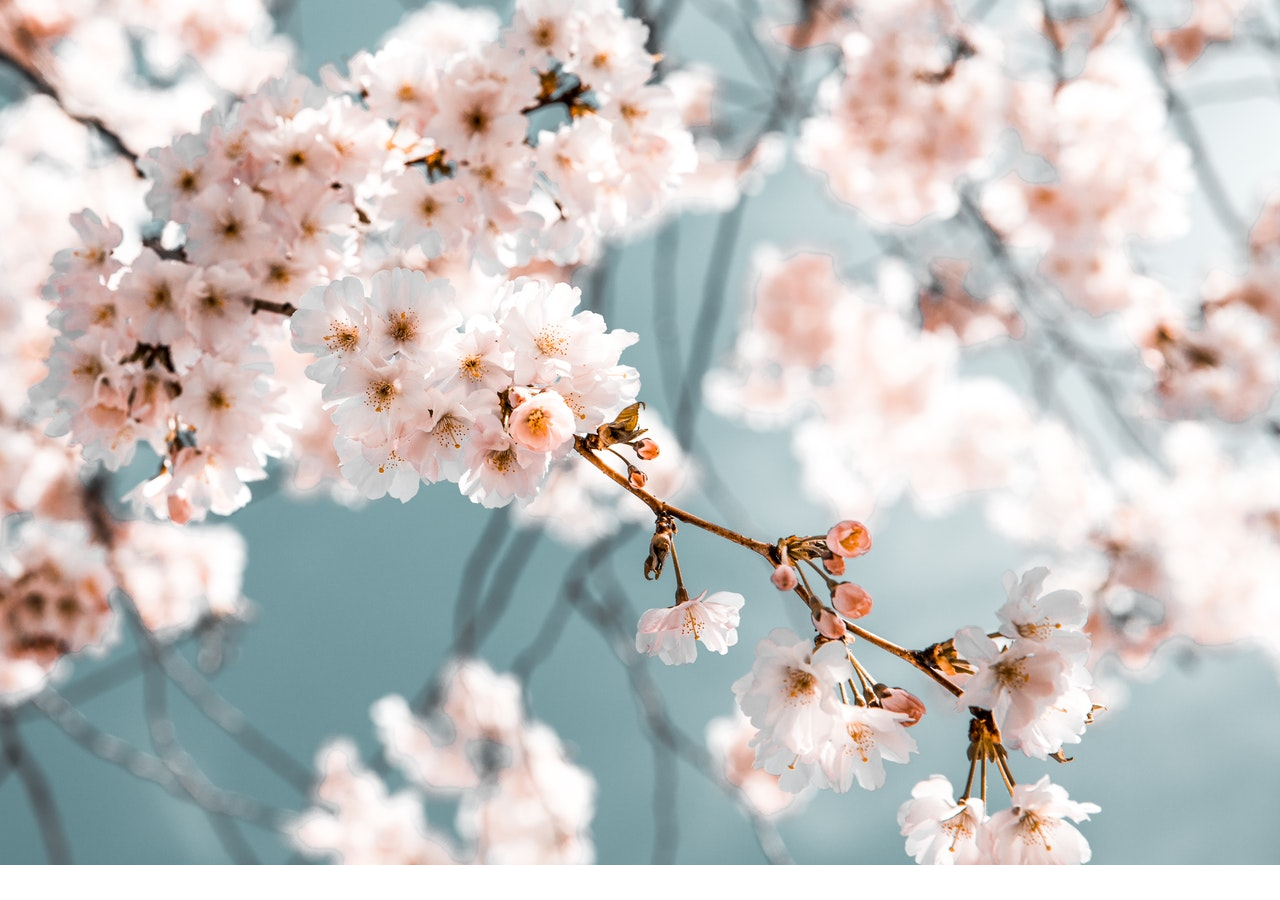
==== index.html @ 11a51ad5 "added background image" ====
<!DOCTYPE html>
<html>

    <head>
        <meta charset="utf-8">
        <title>Jane's Floral Boutique</title>
        <meta name="author" content="Jane's Floral Boutique">
        <meta name="description" content="Jane's Floral Boutique">
        <meta name="viewport" content="width=device-width, itital-scale=1">
        <link rel="stylesheet" href="main.css">
    </head>

    <body>
        
    </body>

</html>
---- main.css ----
body {
    background-image: url(images/background.jpg);
    background-repeat: no-repeat;
    background-size: 100% auto;
}
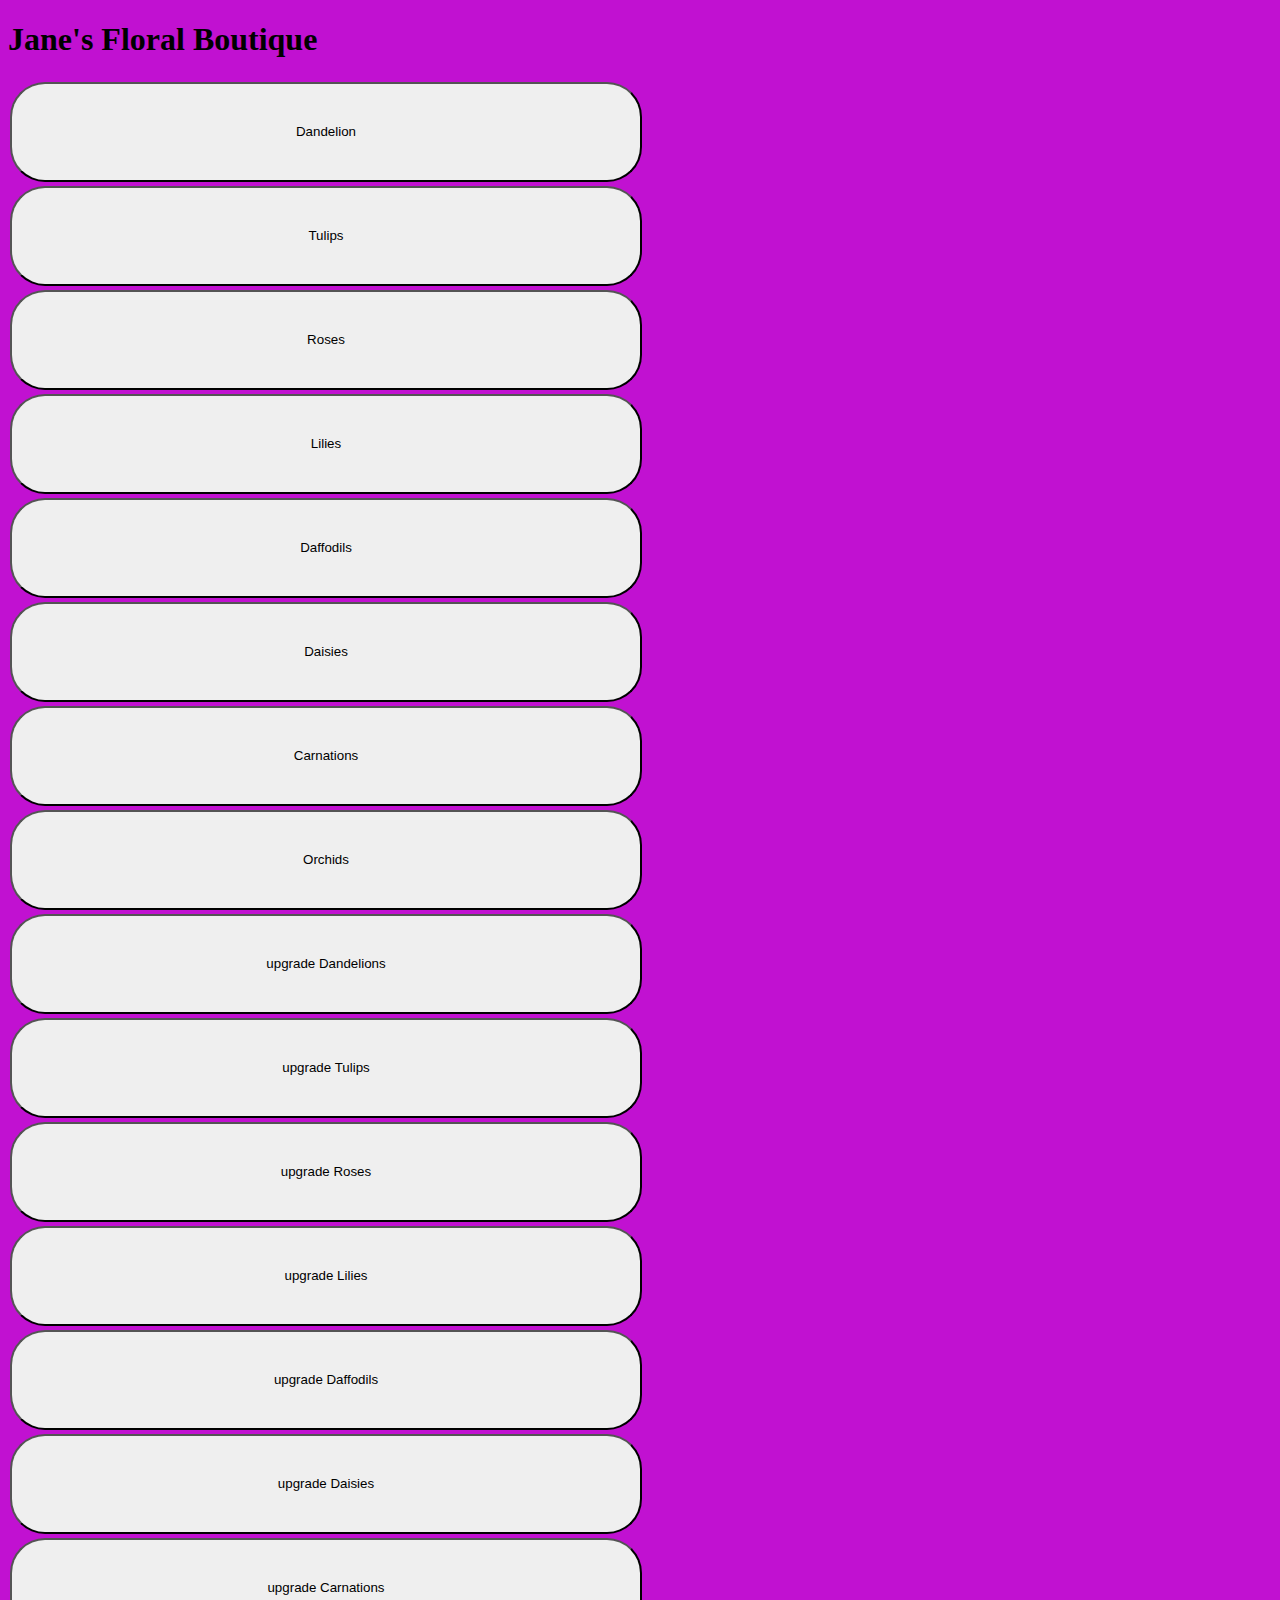
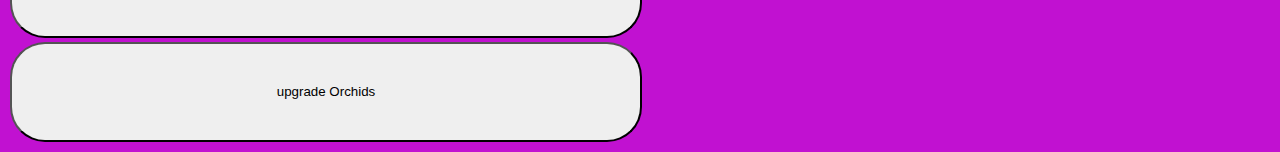
==== commit 345ea670: "adding media queries" ====
--- a/index.html
+++ b/index.html
@@ -7,10 +7,35 @@
         <meta name="author" content="Jane's Floral Boutique">
         <meta name="description" content="Jane's Floral Boutique">
         <meta name="viewport" content="width=device-width, itital-scale=1">
-        <link rel="stylesheet" href="main.css">
+        <link rel="stylesheet" href="small.css">
+        <link rel="stylesheet" href="medium.css">
+        <link rel="stylesheet" href="large.css">
     </head>
 
     <body>
+        <Header>
+            <h1>Jane's Floral Boutique</h1>
+            <div id="flowers" class="game">
+                <button id="b1" class="button">Dandelion</button>
+                <button id="b2" class="button">Tulips</button>
+                <button id="b3" class="button">Roses</button>
+                <button id="b4" class="button">Lilies</button>
+                <button id="b5" class="button">Daffodils</button>
+                <button id="b6" class="button">Daisies</button>
+                <button id="b7" class="button">Carnations</button>
+                <button id="b8" class="button">Orchids</button>
+            </div>
+            <div id="upgrades" class="game">
+                <button id="b1" class="button">upgrade Dandelions</button>
+                <button id="b2" class="button">upgrade Tulips</button>
+                <button id="b3" class="button">upgrade Roses</button>
+                <button id="b4" class="button">upgrade Lilies</button>
+                <button id="b5" class="button">upgrade Daffodils</button>
+                <button id="b6" class="button">upgrade Daisies</button>
+                <button id="b7" class="button">upgrade Carnations</button>
+                <button id="b8" class="button">upgrade Orchids</button>
+            </div>
+        </Header>
         
     </body>
 
--- a/small.css
+++ b/small.css
@@ -0,0 +1,16 @@
+body {
+    background-color: rgb(193, 17, 209);
+}
+
+.game {
+    display: grid;
+}
+
+.button {
+    box-sizing: border-box;
+    margin: 2px;
+    padding: 2px;
+    width: 50%;
+    height: 100px;
+    border-radius: 35px;
+}--- a/medium.css
+++ b/medium.css
@@ -0,0 +1,18 @@
+@media only screen and (min-width: 768px) {
+
+
+
+
+
+
+
+
+
+
+
+
+
+
+
+
+} /*end of media query*/--- a/large.css
+++ b/large.css
@@ -0,0 +1,18 @@
+@media only screen and (min-width: 1024px) {
+
+
+
+
+
+
+
+
+
+
+
+
+
+
+
+
+} /*end of media query*/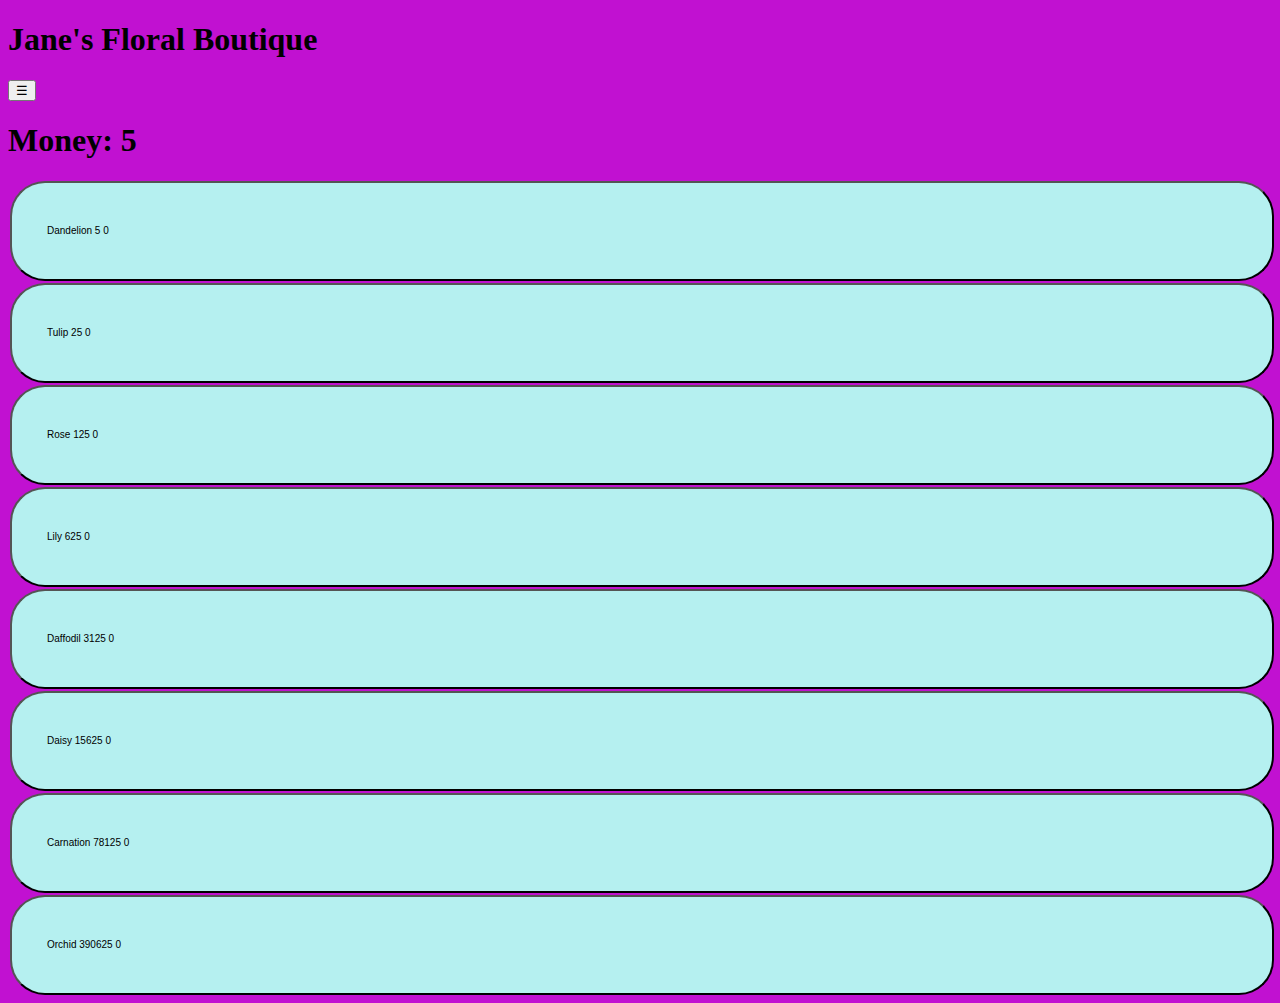
==== commit 1117f150: "added javascript for main game" ====
--- a/index.html
+++ b/index.html
@@ -6,37 +6,49 @@
         <title>Jane's Floral Boutique</title>
         <meta name="author" content="Jane's Floral Boutique">
         <meta name="description" content="Jane's Floral Boutique">
-        <meta name="viewport" content="width=device-width, itital-scale=1">
+        <meta name="viewport" content="width=device-width, inital-scale=1">
         <link rel="stylesheet" href="small.css">
         <link rel="stylesheet" href="medium.css">
         <link rel="stylesheet" href="large.css">
+        <link rel="stylesheet" href="https://cdnjs.cloudflare.com/ajax/libs/font-awesome/4.7.0/css/font-awesome.min.css">
     </head>
 
     <body>
-        <Header>
-            <h1>Jane's Floral Boutique</h1>
-            <div id="flowers" class="game">
-                <button id="b1" class="button">Dandelion</button>
-                <button id="b2" class="button">Tulips</button>
-                <button id="b3" class="button">Roses</button>
-                <button id="b4" class="button">Lilies</button>
-                <button id="b5" class="button">Daffodils</button>
-                <button id="b6" class="button">Daisies</button>
-                <button id="b7" class="button">Carnations</button>
-                <button id="b8" class="button">Orchids</button>
+        <header>
+            <h1>
+                <h1>Jane's Floral Boutique</h1>
+            </h1>
+        </header>
+
+        <nav class="clearfix">
+            <button id="hamburgerBtn">&#9776;</button>
+            <ul  id="primaryNav">
+                <li><a href="upgrades.html">Upgrades</a></li>
+            </ul>
+        </nav>
+
+        <main>
+
+            <h1>Money: <span id="money">5</span></h1>
+            <div class="small medium large">
+                <button class="button b1" onclick="buyDandelion()">Dandelion <span id="dandelionCost">5 </span>
+                    <span id="dandelion">0</span></button>
+                <button class="button b1" onclick="buyTulip()">Tulip <span id="tulipCost">25 </span>
+                    <span id="tulip">0</span></button>
+                <button class="button b1" onclick="buyRose()">Rose <span id="roseCost">125 </span>
+                    <span id="rose">0</span></button>
+                <button class="button b1" onclick="buyLily()">Lily <span id="lilyCost">625 </span>
+                    <span id="lily">0</span></button>
+                <button class="button b1" onclick="buyDaffodil()">Daffodil <span id="daffodilCost">3125 </span>
+                    <span id="daffodil">0</span></button>
+                <button class="button b1" onclick="buyDaisy()">Daisy <span id="daisyCost">15625 </span>
+                    <span id="daisy">0</span></button>
+                <button class="button b1" onclick="buyCarnation()">Carnation <span id="carnationCost">78125 </span>
+                    <span id="carnation">0</span></button>
+                <button class="button b1" onclick="buyOrchid()">Orchid <span id="orchidCost">390625 </span>
+                    <span id="orchid">0</span></button>
             </div>
-            <div id="upgrades" class="game">
-                <button id="b1" class="button">upgrade Dandelions</button>
-                <button id="b2" class="button">upgrade Tulips</button>
-                <button id="b3" class="button">upgrade Roses</button>
-                <button id="b4" class="button">upgrade Lilies</button>
-                <button id="b5" class="button">upgrade Daffodils</button>
-                <button id="b6" class="button">upgrade Daisies</button>
-                <button id="b7" class="button">upgrade Carnations</button>
-                <button id="b8" class="button">upgrade Orchids</button>
-            </div>
-        </Header>
-        
+        </main>
+        <script src="main.js"></script> 
     </body>
-
 </html>--- a/small.css
+++ b/small.css
@@ -2,15 +2,33 @@
     background-color: rgb(193, 17, 209);
 }
 
-.game {
-    display: grid;
+.button {
+    display: block;
+    box-sizing: border-box;
+    margin: 2px;
+    padding: 35px;
+    width: 100%;
+    height: 100px;
+    border-radius: 35px;
+    text-align: left;
+    background-color: rgb(181, 240, 240);
+    font-size: 10px;
 }
 
-.button {
-    box-sizing: border-box;
-    margin: 2px;
-    padding: 2px;
-    width: 50%;
-    height: 100px;
-    border-radius: 35px;
-}+/*button#hamburgerBtn {
+
+} --styling for hamburgerbtn*/
+
+nav ul.open {
+    display: block;
+}
+
+nav ul {
+    display:none
+}
+
+.clearfix:after {
+    content: "";
+    display: table;
+    clear: both;
+  }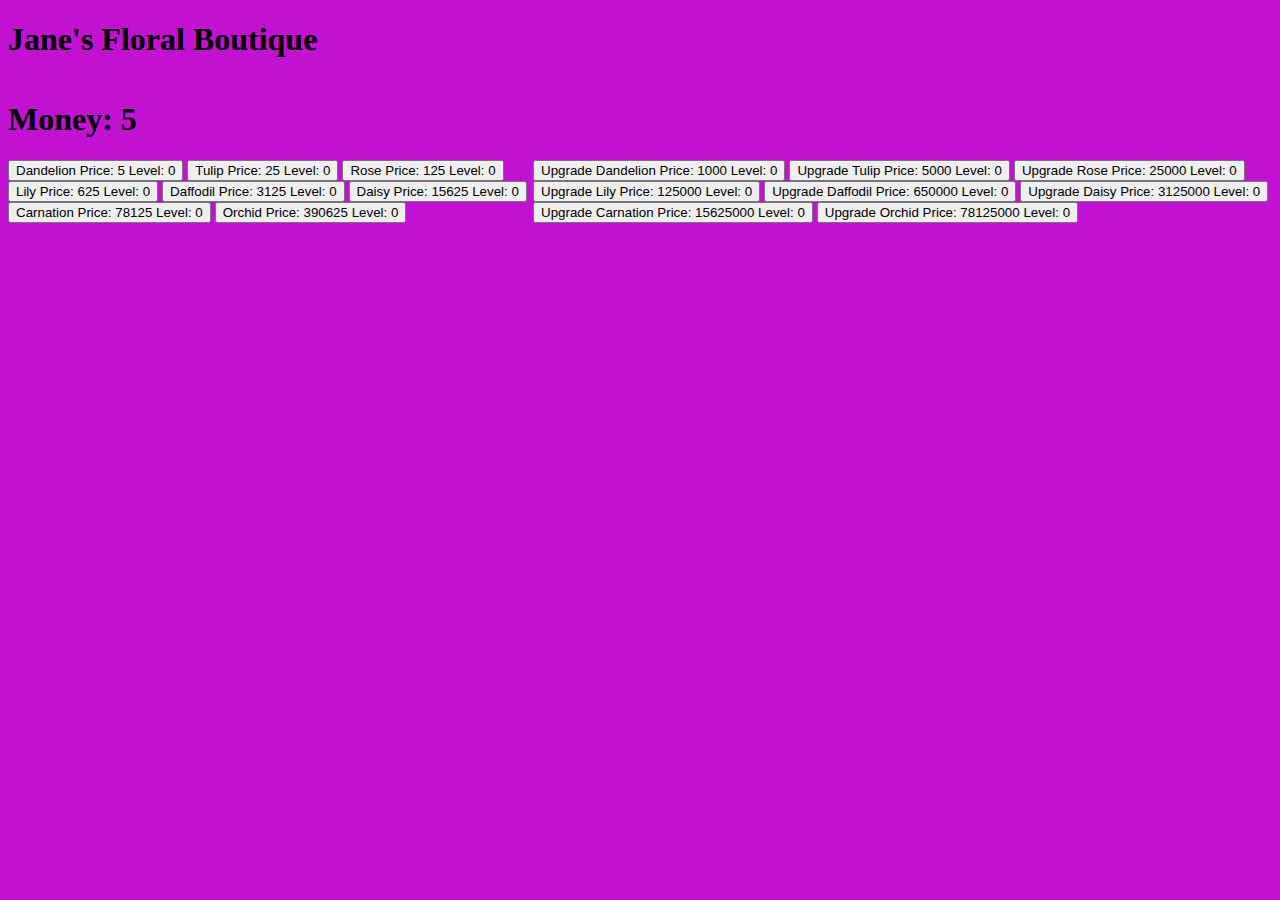
==== commit 0a9f9293: "added javascript for upgrades" ====
--- a/index.html
+++ b/index.html
@@ -20,33 +20,47 @@
             </h1>
         </header>
 
-        <nav class="clearfix">
-            <button id="hamburgerBtn">&#9776;</button>
-            <ul  id="primaryNav">
-                <li><a href="upgrades.html">Upgrades</a></li>
-            </ul>
-        </nav>
+        <aside>
+            <h1>Money: <span id="money">5</span></h1>
+        </aside>
 
         <main>
+            <div>
+                <button onclick="buyDandelion()">Dandelion <span id="dandelionCost">Price: 5 </span>
+                    <span id="dandelion">Level: 0</span></button>
+                <button onclick="buyTulip()">Tulip <span id="tulipCost">Price: 25 </span>
+                    <span id="tulip">Level: 0</span></button>
+                <button onclick="buyRose()">Rose <span id="roseCost">Price: 125 </span>
+                    <span id="rose">Level: 0</span></button>
+                <button onclick="buyLily()">Lily <span id="lilyCost">Price: 625 </span>
+                    <span id="lily">Level: 0</span></button>
+                <button onclick="buyDaffodil()">Daffodil <span id="daffodilCost">Price: 3125 </span>
+                    <span id="daffodil">Level: 0</span></button>
+                <button onclick="buyDaisy()">Daisy <span id="daisyCost">Price: 15625 </span>
+                    <span id="daisy">Level: 0</span></button>
+                <button onclick="buyCarnation()">Carnation <span id="carnationCost">Price: 78125 </span>
+                    <span id="carnation">Level: 0</span></button>
+                <button onclick="buyOrchid()">Orchid <span id="orchidCost">Price: 390625 </span>
+                    <span id="orchid">Level: 0</span></button>
+            </div>
 
-            <h1>Money: <span id="money">5</span></h1>
-            <div class="small medium large">
-                <button class="button b1" onclick="buyDandelion()">Dandelion <span id="dandelionCost">5 </span>
-                    <span id="dandelion">0</span></button>
-                <button class="button b1" onclick="buyTulip()">Tulip <span id="tulipCost">25 </span>
-                    <span id="tulip">0</span></button>
-                <button class="button b1" onclick="buyRose()">Rose <span id="roseCost">125 </span>
-                    <span id="rose">0</span></button>
-                <button class="button b1" onclick="buyLily()">Lily <span id="lilyCost">625 </span>
-                    <span id="lily">0</span></button>
-                <button class="button b1" onclick="buyDaffodil()">Daffodil <span id="daffodilCost">3125 </span>
-                    <span id="daffodil">0</span></button>
-                <button class="button b1" onclick="buyDaisy()">Daisy <span id="daisyCost">15625 </span>
-                    <span id="daisy">0</span></button>
-                <button class="button b1" onclick="buyCarnation()">Carnation <span id="carnationCost">78125 </span>
-                    <span id="carnation">0</span></button>
-                <button class="button b1" onclick="buyOrchid()">Orchid <span id="orchidCost">390625 </span>
-                    <span id="orchid">0</span></button>
+            <div>
+                <button onclick="buyUpDandelion()">Upgrade Dandelion <span id="upDandelionCost">Price: 1000 </span>
+                    <span id="upDandelion">Level: 0</span></button>
+                <button onclick="buyUpTulip()">Upgrade Tulip <span id="upTulipCost">Price: 5000 </span>
+                    <span id="upTulip">Level: 0</span></button>
+                <button onclick="buyUpRose()">Upgrade Rose <span id="upRoseCost">Price: 25000 </span>
+                    <span id="upRose">Level: 0</span></button>
+                <button onclick="buyUpLily()">Upgrade Lily <span id="upLilyCost">Price: 125000 </span>
+                    <span id="upLily">Level: 0</span></button>
+                <button onclick="buyUpDaffodil()">Upgrade Daffodil <span id="upDaffodilCost">Price: 650000 </span>
+                    <span id="upDaffodil">Level: 0</span></button>
+                <button onclick="buyUpDaisy()">Upgrade Daisy <span id="upDaisyCost">Price: 3125000 </span>
+                    <span id="upDaisy">Level: 0</span></button>
+                <button onclick="buyUpCarnation()">Upgrade Carnation <span id="upCarnationCost">Price: 15625000 </span>
+                    <span id="upCarnation">Level: 0</span></button>
+                <button onclick="buyUpOrchid()">Upgrade Orchid <span id="upOrchidCost">Price: 78125000 </span>
+                    <span id="upOrchid">Level: 0</span></button>
             </div>
         </main>
         <script src="main.js"></script> 
--- a/small.css
+++ b/small.css
@@ -2,8 +2,16 @@
     background-color: rgb(193, 17, 209);
 }
 
+aside {
+    display: flex;
+}
+
+main {
+    display: flex;
+}
+
 .button {
-    display: block;
+    display: flex;
     box-sizing: border-box;
     margin: 2px;
     padding: 35px;
@@ -15,20 +23,3 @@
     font-size: 10px;
 }
 
-/*button#hamburgerBtn {
-
-} --styling for hamburgerbtn*/
-
-nav ul.open {
-    display: block;
-}
-
-nav ul {
-    display:none
-}
-
-.clearfix:after {
-    content: "";
-    display: table;
-    clear: both;
-  }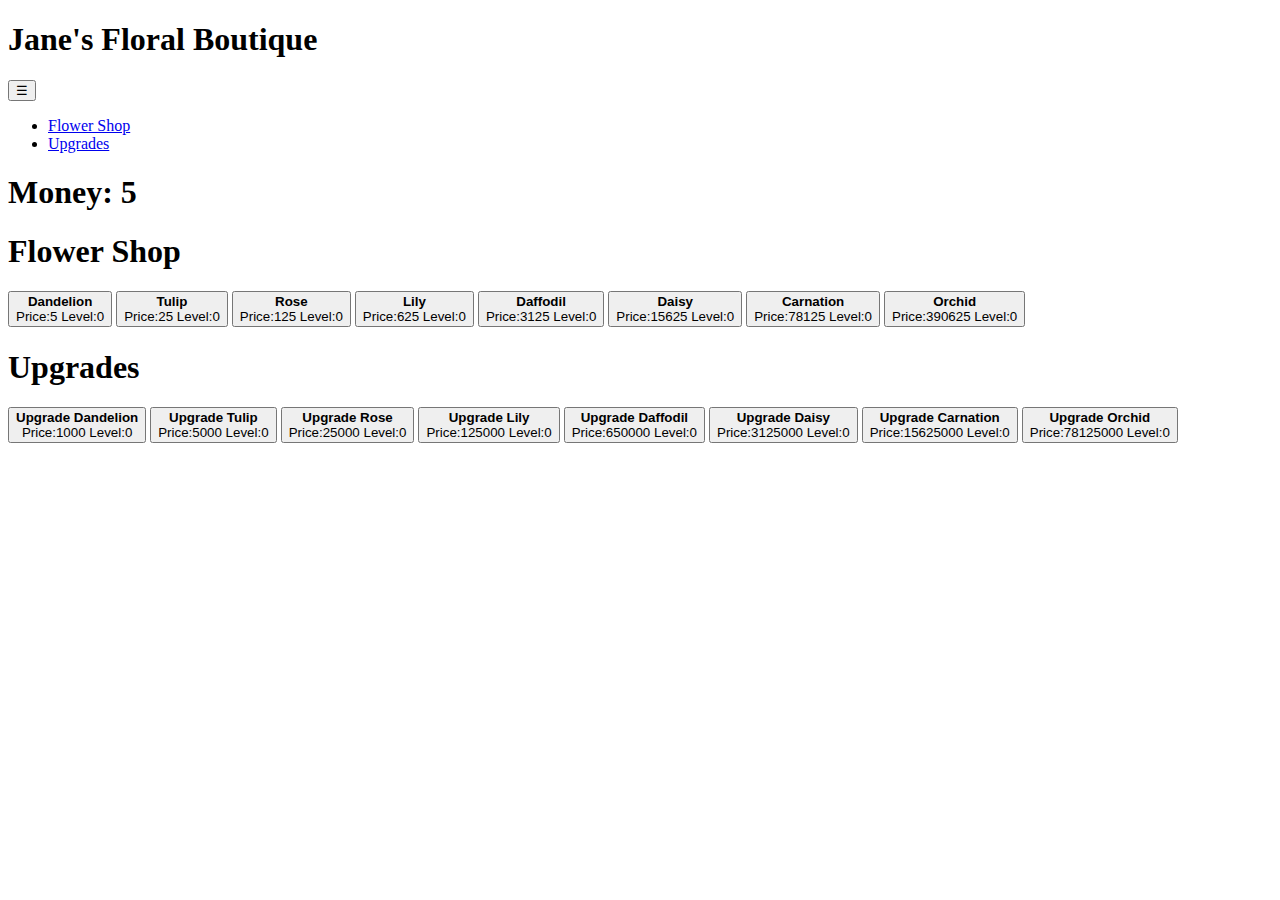
==== commit 9773e0cd: "fixed css link" ====
--- a/index.html
+++ b/index.html
@@ -7,9 +7,7 @@
         <meta name="author" content="Jane's Floral Boutique">
         <meta name="description" content="Jane's Floral Boutique">
         <meta name="viewport" content="width=device-width, inital-scale=1">
-        <link rel="stylesheet" href="small.css">
-        <link rel="stylesheet" href="medium.css">
-        <link rel="stylesheet" href="large.css">
+        <link rel="stylesheet" href="main.css">
         <link rel="stylesheet" href="https://cdnjs.cloudflare.com/ajax/libs/font-awesome/4.7.0/css/font-awesome.min.css">
     </head>
 
@@ -18,51 +16,61 @@
             <h1>
                 <h1>Jane's Floral Boutique</h1>
             </h1>
+            <nav class="navigation clearfix">
+                <button id="hamburgerBtn">&#9776;</button>
+                <ul id="primaryNav">
+                    <li><a href="#mainGame">Flower Shop</a></li>
+                    <li><a href="#upgrades">Upgrades</a></li>
+                </ul>
+            </nav>
         </header>
+        <div id="main">
+            <aside class="moneyCount">
+                <h1>Money: <span id="money">5</span></h1>
+            </aside>
+              
+            <main id="mainGame">
+                <div id="flowerShop">
+                    <h1>Flower Shop</h1>
+                    <button class="button" onclick="buyDandelion()"><strong>Dandelion</strong> <br> Price:<span id="dandelionCost">5</span>
+                        Level:<span id="dandelion">0</span></button>
+                    <button class="button" onclick="buyTulip()"><strong>Tulip</strong> <br> Price:<span id="tulipCost">25</span>
+                        Level:<span id="tulip">0</span></button>
+                    <button class="button" onclick="buyRose()"><strong>Rose</strong> <br> Price:<span id="roseCost">125</span>
+                        Level:<span id="rose">0</span></button>
+                    <button class="button" onclick="buyLily()"><strong>Lily</strong> <br> Price:<span id="lilyCost">625</span>
+                        Level:<span id="lily">0</span></button>
+                    <button class="button" onclick="buyDaffodil()"><strong>Daffodil</strong> <br> Price:<span id="daffodilCost">3125</span>
+                        Level:<span id="daffodil">0</span></button>
+                    <button class="button" onclick="buyDaisy()"><strong>Daisy</strong> <br> Price:<span id="daisyCost">15625</span>
+                        Level:<span id="daisy">0</span></button>
+                    <button class="button" onclick="buyCarnation()"><strong>Carnation</strong> <br> Price:<span id="carnationCost">78125</span>
+                        Level:<span id="carnation">0</span></button>
+                    <button class="button" onclick="buyOrchid()"><strong>Orchid</strong> <br> Price:<span id="orchidCost">390625</span>
+                        Level:<span id="orchid">0</span></button>
+                </div>
 
-        <aside>
-            <h1>Money: <span id="money">5</span></h1>
-        </aside>
-
-        <main>
-            <div>
-                <button onclick="buyDandelion()">Dandelion <span id="dandelionCost">Price: 5 </span>
-                    <span id="dandelion">Level: 0</span></button>
-                <button onclick="buyTulip()">Tulip <span id="tulipCost">Price: 25 </span>
-                    <span id="tulip">Level: 0</span></button>
-                <button onclick="buyRose()">Rose <span id="roseCost">Price: 125 </span>
-                    <span id="rose">Level: 0</span></button>
-                <button onclick="buyLily()">Lily <span id="lilyCost">Price: 625 </span>
-                    <span id="lily">Level: 0</span></button>
-                <button onclick="buyDaffodil()">Daffodil <span id="daffodilCost">Price: 3125 </span>
-                    <span id="daffodil">Level: 0</span></button>
-                <button onclick="buyDaisy()">Daisy <span id="daisyCost">Price: 15625 </span>
-                    <span id="daisy">Level: 0</span></button>
-                <button onclick="buyCarnation()">Carnation <span id="carnationCost">Price: 78125 </span>
-                    <span id="carnation">Level: 0</span></button>
-                <button onclick="buyOrchid()">Orchid <span id="orchidCost">Price: 390625 </span>
-                    <span id="orchid">Level: 0</span></button>
-            </div>
-
-            <div>
-                <button onclick="buyUpDandelion()">Upgrade Dandelion <span id="upDandelionCost">Price: 1000 </span>
-                    <span id="upDandelion">Level: 0</span></button>
-                <button onclick="buyUpTulip()">Upgrade Tulip <span id="upTulipCost">Price: 5000 </span>
-                    <span id="upTulip">Level: 0</span></button>
-                <button onclick="buyUpRose()">Upgrade Rose <span id="upRoseCost">Price: 25000 </span>
-                    <span id="upRose">Level: 0</span></button>
-                <button onclick="buyUpLily()">Upgrade Lily <span id="upLilyCost">Price: 125000 </span>
-                    <span id="upLily">Level: 0</span></button>
-                <button onclick="buyUpDaffodil()">Upgrade Daffodil <span id="upDaffodilCost">Price: 650000 </span>
-                    <span id="upDaffodil">Level: 0</span></button>
-                <button onclick="buyUpDaisy()">Upgrade Daisy <span id="upDaisyCost">Price: 3125000 </span>
-                    <span id="upDaisy">Level: 0</span></button>
-                <button onclick="buyUpCarnation()">Upgrade Carnation <span id="upCarnationCost">Price: 15625000 </span>
-                    <span id="upCarnation">Level: 0</span></button>
-                <button onclick="buyUpOrchid()">Upgrade Orchid <span id="upOrchidCost">Price: 78125000 </span>
-                    <span id="upOrchid">Level: 0</span></button>
-            </div>
-        </main>
+                <div id="upgrades">
+                    <h1>Upgrades</h1>
+                    <button class="button" onclick="buyUpDandelion()"><strong>Upgrade Dandelion</strong> <br> Price:<span id="upDandelionCost">1000</span>
+                        Level:<span id="upDandelion">0</span></button>
+                    <button class="button" onclick="buyUpTulip()"><strong>Upgrade Tulip</strong> <br> Price:<span id="upTulipCost">5000</span>
+                        Level:<span id="upTulip">0</span></button>
+                    <button class="button" onclick="buyUpRose()"><strong>Upgrade Rose</strong> <br> Price:<span id="upRoseCost">25000</span>
+                        Level:<span id="upRose">0</span></button>
+                    <button class="button" onclick="buyUpLily()"><strong>Upgrade Lily</strong> <br> Price:<span id="upLilyCost">125000</span>
+                        Level:<span id="upLily">0</span></button>
+                    <button class="button" onclick="buyUpDaffodil()"><strong>Upgrade Daffodil</strong> <br> Price:<span id="upDaffodilCost">650000</span>
+                        Level:<span id="upDaffodil">0</span></button>
+                    <button class="button" onclick="buyUpDaisy()"><strong>Upgrade Daisy</strong> <br> Price:<span id="upDaisyCost">3125000</span>
+                        Level:<span id="upDaisy">0</span></button>
+                    <button class="button" onclick="buyUpCarnation()"><strong>Upgrade Carnation</strong> <br> Price:<span id="upCarnationCost">15625000</span>
+                        Level:<span id="upCarnation">0</span></button>
+                    <button class="button" onclick="buyUpOrchid()"><strong>Upgrade Orchid</strong> <br> Price:<span id="upOrchidCost">78125000</span>
+                        Level:<span id="upOrchid">0</span></button>
+                </div>
+            </main>
+        </div>
         <script src="main.js"></script> 
     </body>
 </html>--- a/main.css
+++ b/main.css
@@ -0,0 +1,5 @@
+body {
+    background-image: url(images/background.jpg);
+    background-repeat: no-repeat;
+    background-size: 100% auto;
+}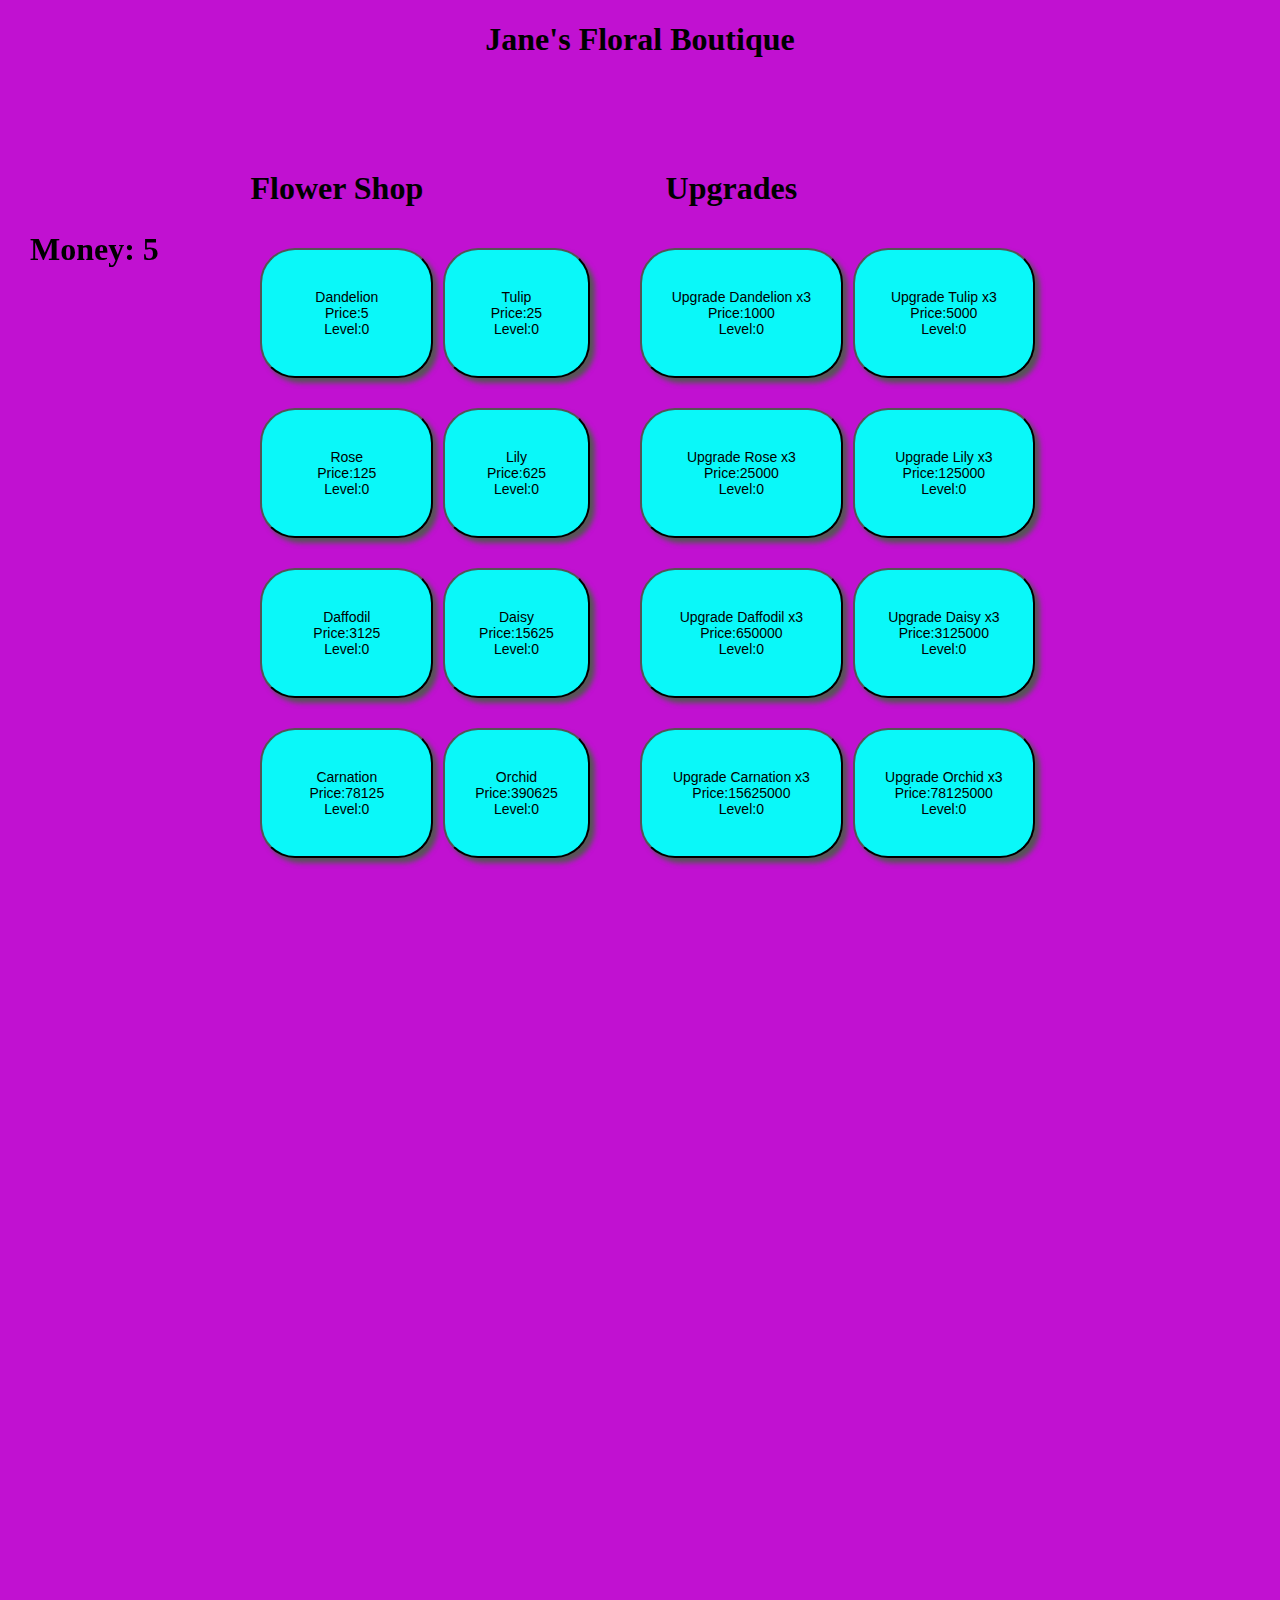
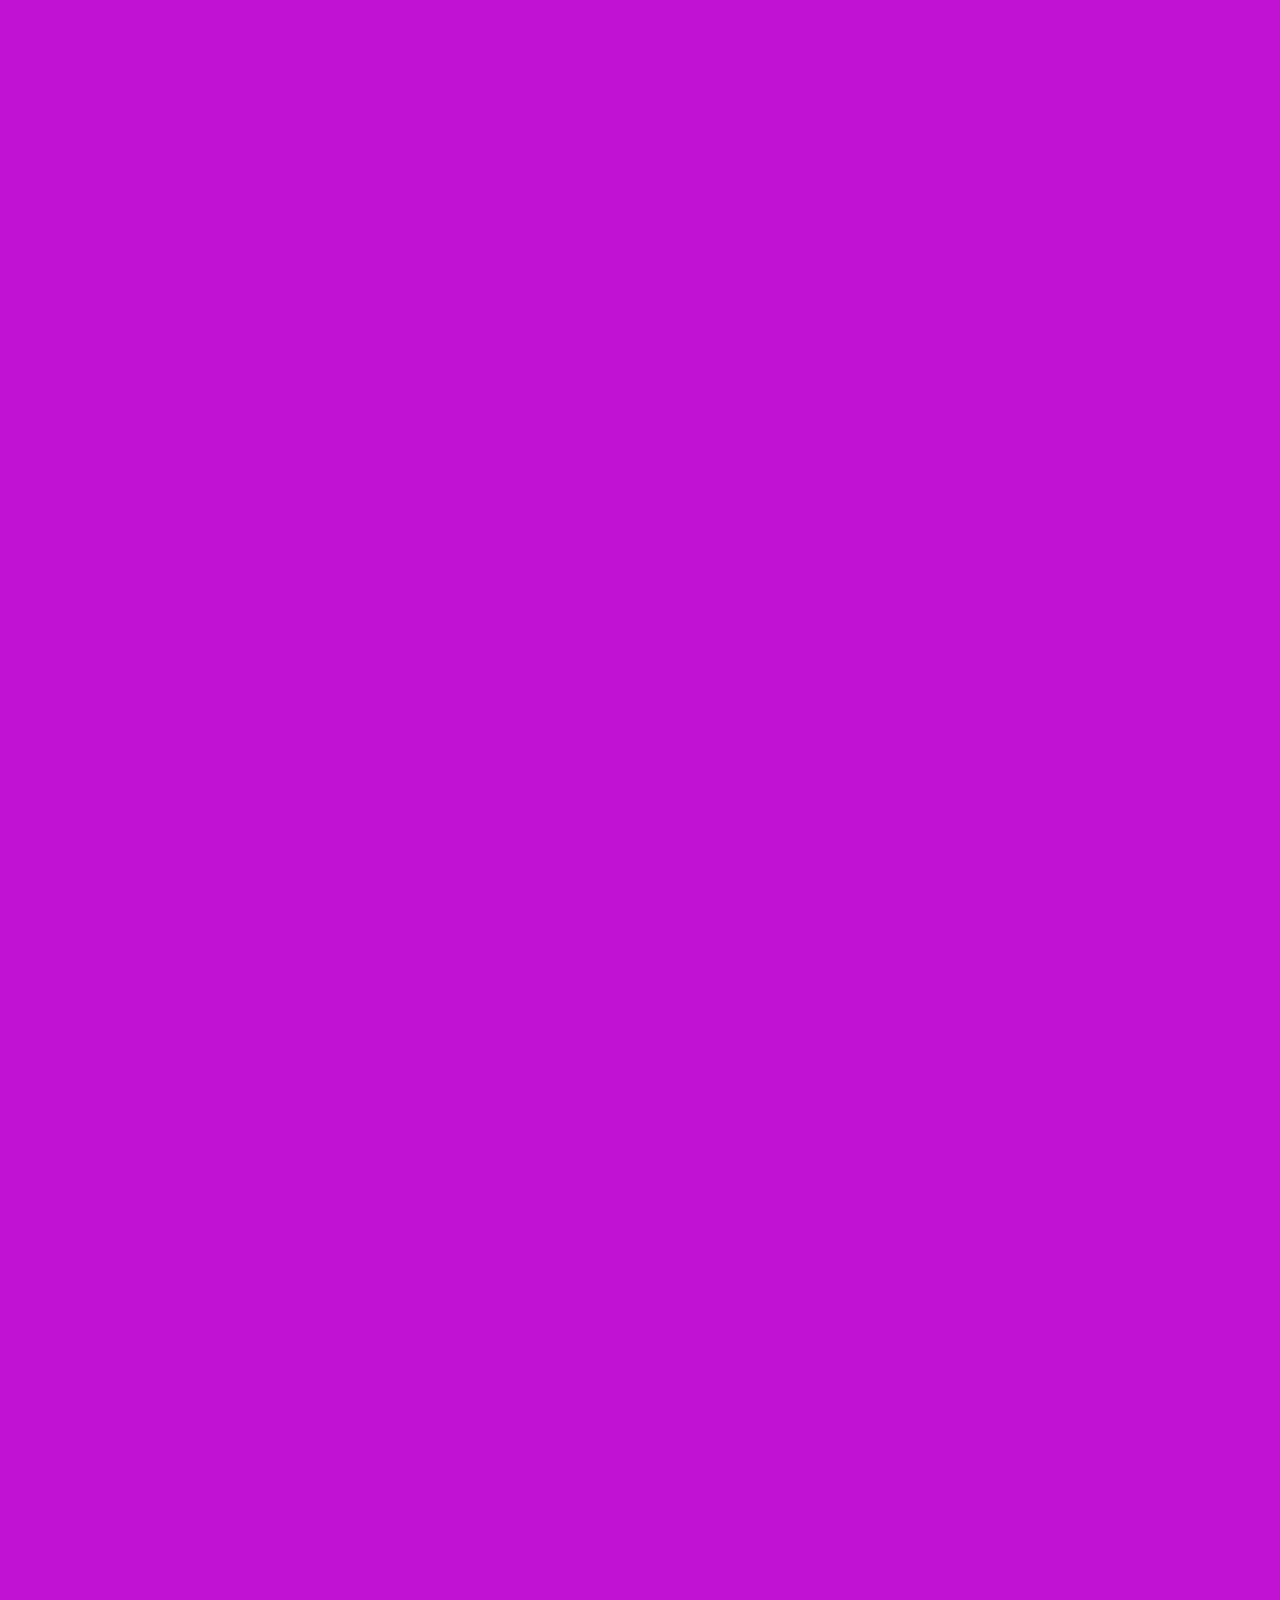
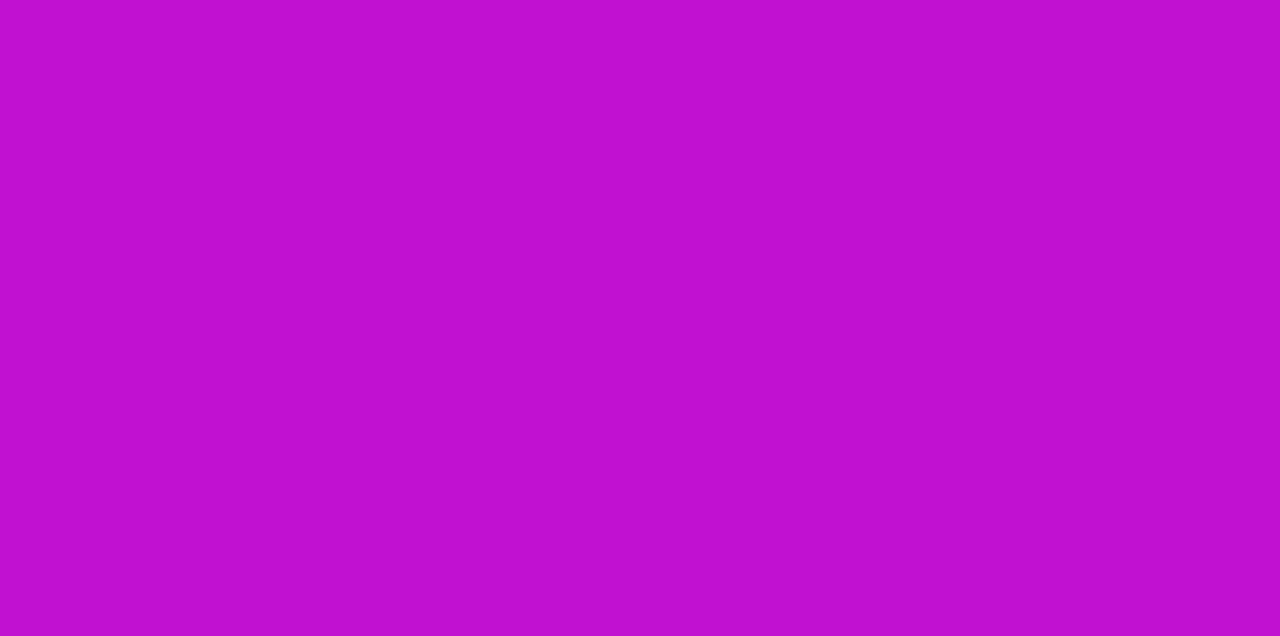
==== commit 135d8681: "minor fix" ====
--- a/index.html
+++ b/index.html
@@ -13,9 +13,7 @@
 
     <body>
         <header>
-            <h1>
-                <h1>Jane's Floral Boutique</h1>
-            </h1>
+            <h1>Jane's Floral Boutique</h1>
             <nav class="navigation clearfix">
                 <button id="hamburgerBtn">&#9776;</button>
                 <ul id="primaryNav">
@@ -31,42 +29,42 @@
               
             <main id="mainGame">
                 <div id="flowerShop">
-                    <h1>Flower Shop</h1>
-                    <button class="button" onclick="buyDandelion()"><strong>Dandelion</strong> <br> Price:<span id="dandelionCost">5</span>
+                    <h1 id="flowerh1">Flower Shop</h1>
+                    <button id="b1" class="button" onclick="buyDandelion()"><strong>Dandelion</strong> <br> Price:<span id="dandelionCost">5</span> <br>
                         Level:<span id="dandelion">0</span></button>
-                    <button class="button" onclick="buyTulip()"><strong>Tulip</strong> <br> Price:<span id="tulipCost">25</span>
+                    <button id="b2" class="button" onclick="buyTulip()"><strong>Tulip</strong> <br> Price:<span id="tulipCost">25</span> <br>
                         Level:<span id="tulip">0</span></button>
-                    <button class="button" onclick="buyRose()"><strong>Rose</strong> <br> Price:<span id="roseCost">125</span>
+                    <button id="b3" class="button" onclick="buyRose()"><strong>Rose</strong> <br> Price:<span id="roseCost">125</span> <br>
                         Level:<span id="rose">0</span></button>
-                    <button class="button" onclick="buyLily()"><strong>Lily</strong> <br> Price:<span id="lilyCost">625</span>
+                    <button id="b4" class="button" onclick="buyLily()"><strong>Lily</strong> <br> Price:<span id="lilyCost">625</span> <br>
                         Level:<span id="lily">0</span></button>
-                    <button class="button" onclick="buyDaffodil()"><strong>Daffodil</strong> <br> Price:<span id="daffodilCost">3125</span>
+                    <button id="b5" class="button" onclick="buyDaffodil()"><strong>Daffodil</strong> <br> Price:<span id="daffodilCost">3125</span> <br>
                         Level:<span id="daffodil">0</span></button>
-                    <button class="button" onclick="buyDaisy()"><strong>Daisy</strong> <br> Price:<span id="daisyCost">15625</span>
+                    <button id="b6" class="button" onclick="buyDaisy()"><strong>Daisy</strong> <br> Price:<span id="daisyCost">15625</span> <br>
                         Level:<span id="daisy">0</span></button>
-                    <button class="button" onclick="buyCarnation()"><strong>Carnation</strong> <br> Price:<span id="carnationCost">78125</span>
+                    <button id="b7" class="button" onclick="buyCarnation()"><strong>Carnation</strong> <br> Price:<span id="carnationCost">78125</span> <br>
                         Level:<span id="carnation">0</span></button>
-                    <button class="button" onclick="buyOrchid()"><strong>Orchid</strong> <br> Price:<span id="orchidCost">390625</span>
+                    <button id="b8" class="button" onclick="buyOrchid()"><strong>Orchid</strong> <br> Price:<span id="orchidCost">390625</span> <br>
                         Level:<span id="orchid">0</span></button>
                 </div>
 
                 <div id="upgrades">
-                    <h1>Upgrades</h1>
-                    <button class="button" onclick="buyUpDandelion()"><strong>Upgrade Dandelion</strong> <br> Price:<span id="upDandelionCost">1000</span>
+                    <h1 id="upgradesh1">Upgrades</h1>
+                    <button id="b9" class="button" onclick="buyUpDandelion()"><strong>Upgrade Dandelion x3</strong> <br> Price:<span id="upDandelionCost">1000</span> <br>
                         Level:<span id="upDandelion">0</span></button>
-                    <button class="button" onclick="buyUpTulip()"><strong>Upgrade Tulip</strong> <br> Price:<span id="upTulipCost">5000</span>
+                    <button id="b10" class="button" onclick="buyUpTulip()"><strong>Upgrade Tulip x3</strong> <br> Price:<span id="upTulipCost">5000</span> <br>
                         Level:<span id="upTulip">0</span></button>
-                    <button class="button" onclick="buyUpRose()"><strong>Upgrade Rose</strong> <br> Price:<span id="upRoseCost">25000</span>
+                    <button id="b11" class="button" onclick="buyUpRose()"><strong>Upgrade Rose x3</strong> <br> Price:<span id="upRoseCost">25000</span> <br>
                         Level:<span id="upRose">0</span></button>
-                    <button class="button" onclick="buyUpLily()"><strong>Upgrade Lily</strong> <br> Price:<span id="upLilyCost">125000</span>
+                    <button id="b12" class="button" onclick="buyUpLily()"><strong>Upgrade Lily x3</strong> <br> Price:<span id="upLilyCost">125000</span> <br>
                         Level:<span id="upLily">0</span></button>
-                    <button class="button" onclick="buyUpDaffodil()"><strong>Upgrade Daffodil</strong> <br> Price:<span id="upDaffodilCost">650000</span>
+                    <button id="b13" class="button" onclick="buyUpDaffodil()"><strong>Upgrade Daffodil x3</strong> <br> Price:<span id="upDaffodilCost">650000</span> <br>
                         Level:<span id="upDaffodil">0</span></button>
-                    <button class="button" onclick="buyUpDaisy()"><strong>Upgrade Daisy</strong> <br> Price:<span id="upDaisyCost">3125000</span>
+                    <button id="b14" class="button" onclick="buyUpDaisy()"><strong>Upgrade Daisy x3</strong> <br> Price:<span id="upDaisyCost">3125000</span> <br>
                         Level:<span id="upDaisy">0</span></button>
-                    <button class="button" onclick="buyUpCarnation()"><strong>Upgrade Carnation</strong> <br> Price:<span id="upCarnationCost">15625000</span>
+                    <button id="b15" class="button" onclick="buyUpCarnation()"><strong>Upgrade Carnation x3</strong> <br> Price:<span id="upCarnationCost">15625000</span> <br>
                         Level:<span id="upCarnation">0</span></button>
-                    <button class="button" onclick="buyUpOrchid()"><strong>Upgrade Orchid</strong> <br> Price:<span id="upOrchidCost">78125000</span>
+                    <button id="b16" class="button" onclick="buyUpOrchid()"><strong>Upgrade Orchid x3</strong> <br> Price:<span id="upOrchidCost">78125000</span> <br>
                         Level:<span id="upOrchid">0</span></button>
                 </div>
             </main>
--- a/main.css
+++ b/main.css
@@ -1,5 +1,280 @@
 body {
-    background-image: url(images/background.jpg);
-    background-repeat: no-repeat;
-    background-size: 100% auto;
-}+    background-color: rgb(193, 17, 209);
+    box-sizing: border-box;
+}
+
+header h1 {
+    text-align: right;
+    
+}
+
+
+/*-----------Navagation--------------*/
+
+button#hamburgerBtn { 
+    background: #0AF8F9;
+    border: 1px solid #000;
+    color: #000;
+    font-size: 2.4rem;
+    cursor: pointer;
+    padding: 0 10px 3px 10px;
+    }
+
+nav {
+    position: fixed;
+    top: 80px;
+}
+
+nav ul {
+    margin: 0;
+    padding: 0;
+}
+
+nav li.active {
+    background-color: rgba(0,0,0,0.5);
+}
+
+nav a:hover {
+    background-color: rgba(0,0,0,0.2);
+}
+
+nav ul.open {
+    display: block;
+}
+
+nav ul {
+    display: none;
+}
+
+nav ul li {
+    list-style-type: none;
+    padding: 10px 10px;
+    text-align: center;
+    background-color: #0AF8F9;    
+}
+
+nav ul li a {
+    text-decoration: none;
+    color: #000;
+}
+
+/*----------Game----------*/
+
+.button {
+    box-sizing: border-box;
+    margin: 10px;
+    padding: 20px;
+    width: 100%;
+    height: 130px;
+    border-radius: 35px;
+    background-color: #0AF8F9;
+    font-size: 14px;
+    font-weight: 300;
+    justify-content: center;
+    box-shadow: 5px 5px 5px #555;
+}
+
+#main {
+    display: flex;
+    justify-content: right;
+    margin-top: 70px;
+    margin-right: 10px;
+}
+
+.moneyCount {
+    width: 30%;
+    position: fixed;
+    top: 210px;
+    left: 30px;
+}
+
+#mainGame {
+    width: 57%;    
+}
+
+#mainGame h1 {
+    text-align: right;
+}
+
+/*----------Medium Media Query------------*/
+
+@media only screen and (min-width: 768px) {
+
+header h1 {
+    text-align: center;
+}
+
+nav {
+    display: none;
+}
+
+#mainGame {
+    display: flex;
+    width: 80%;
+}
+
+#flowerShop {
+    display: flex;
+    flex-direction: column;
+    width: 50%;
+    justify-content: left;
+    padding-right: 5px;
+}
+
+#upgrades {
+    display: flex;
+    flex-direction: column;
+    flex: 1;
+    width: 50%;
+    justify-content: right;
+    padding-left: 5px;
+}
+
+#mainGame h1 {
+    text-align: center;
+}
+
+}
+
+/*-----------Large Media Query---------------*/
+
+@media only screen and (min-width: 1024px) {
+
+nav {
+    display: none;
+}
+
+.button {
+    justify-self: stretch;
+}
+
+#mainGame {
+    display: grid;
+    gap: 10px;
+    grid-template-columns: 1fr, 1fr, .25fr 1fr 1fr;
+    grid-template-rows: .5fr 1fr 1fr 1fr 1fr;
+    grid-column: 1/ span 1;
+    width: 100%;
+    justify-content: center;
+    margin-top: 10px;
+}
+
+#flowerShop {
+    display: grid;
+    gap: 10px;
+    grid-template-columns: 1fr, 1fr, .25fr 1fr 1fr;
+    grid-template-rows: .5fr 1fr 1fr 1fr 1fr;
+    grid-column: 1/ span 1;
+    width: 100%;
+    justify-content: center;
+    margin-top: 10px;
+}
+
+#upgrades {
+    display: grid;
+    gap: 10px;
+    grid-template-columns: 1fr, 1fr, .25fr 1fr 1fr;
+    grid-template-rows: .5fr 1fr 1fr 1fr 1fr;
+    grid-column: 2/ span 1; 
+    width: 100%;
+    justify-content: center;
+    margin-top: 10px;
+}
+
+#flowerh1 {
+    grid-column: 1;
+    grid-row: 1;
+}
+
+#upgradesh1 {
+    grid-column: 4;
+    grid-row: 1;
+}
+
+#b1 { 
+    grid-column: 1;
+    grid-row: 2;
+}
+
+#b2 {
+    grid-column: 2;
+    grid-row: 2;
+}
+
+#b3 {
+    grid-column: 1;
+    grid-row: 3;
+}
+
+#b4 {
+    grid-column: 2;
+    grid-row: 3;
+}
+
+#b5 {
+    grid-column: 1;
+    grid-row: 4;
+}
+
+#b6 {
+    grid-column: 2;
+    grid-row: 4;
+}
+
+#b7 {
+    grid-column: 1;
+    grid-row: 5;
+}
+
+#b8 {
+    grid-column: 2;
+    grid-row: 5;
+}
+
+#b9 {
+    grid-column: 4;
+    grid-row: 2;
+}
+
+#b10 {
+    grid-column: 5;
+    grid-row: 2;
+}
+
+#b11 {
+    grid-column: 4;
+    grid-row: 3;
+}
+
+#b12 {
+    grid-column: 5;
+    grid-row: 3;
+}
+
+#b13 {
+    grid-column: 4;
+    grid-row: 4;
+}
+
+#b14 {
+    grid-column: 5;
+    grid-row: 4;
+}
+
+#b15 {
+    grid-column: 4;
+    grid-row: 5;
+}
+
+#b16 {
+    grid-column: 5;
+    grid-row: 5;
+}
+
+}
+
+.clearfix:after {
+    content: "";
+    display: table;
+    clear: both;
+  }